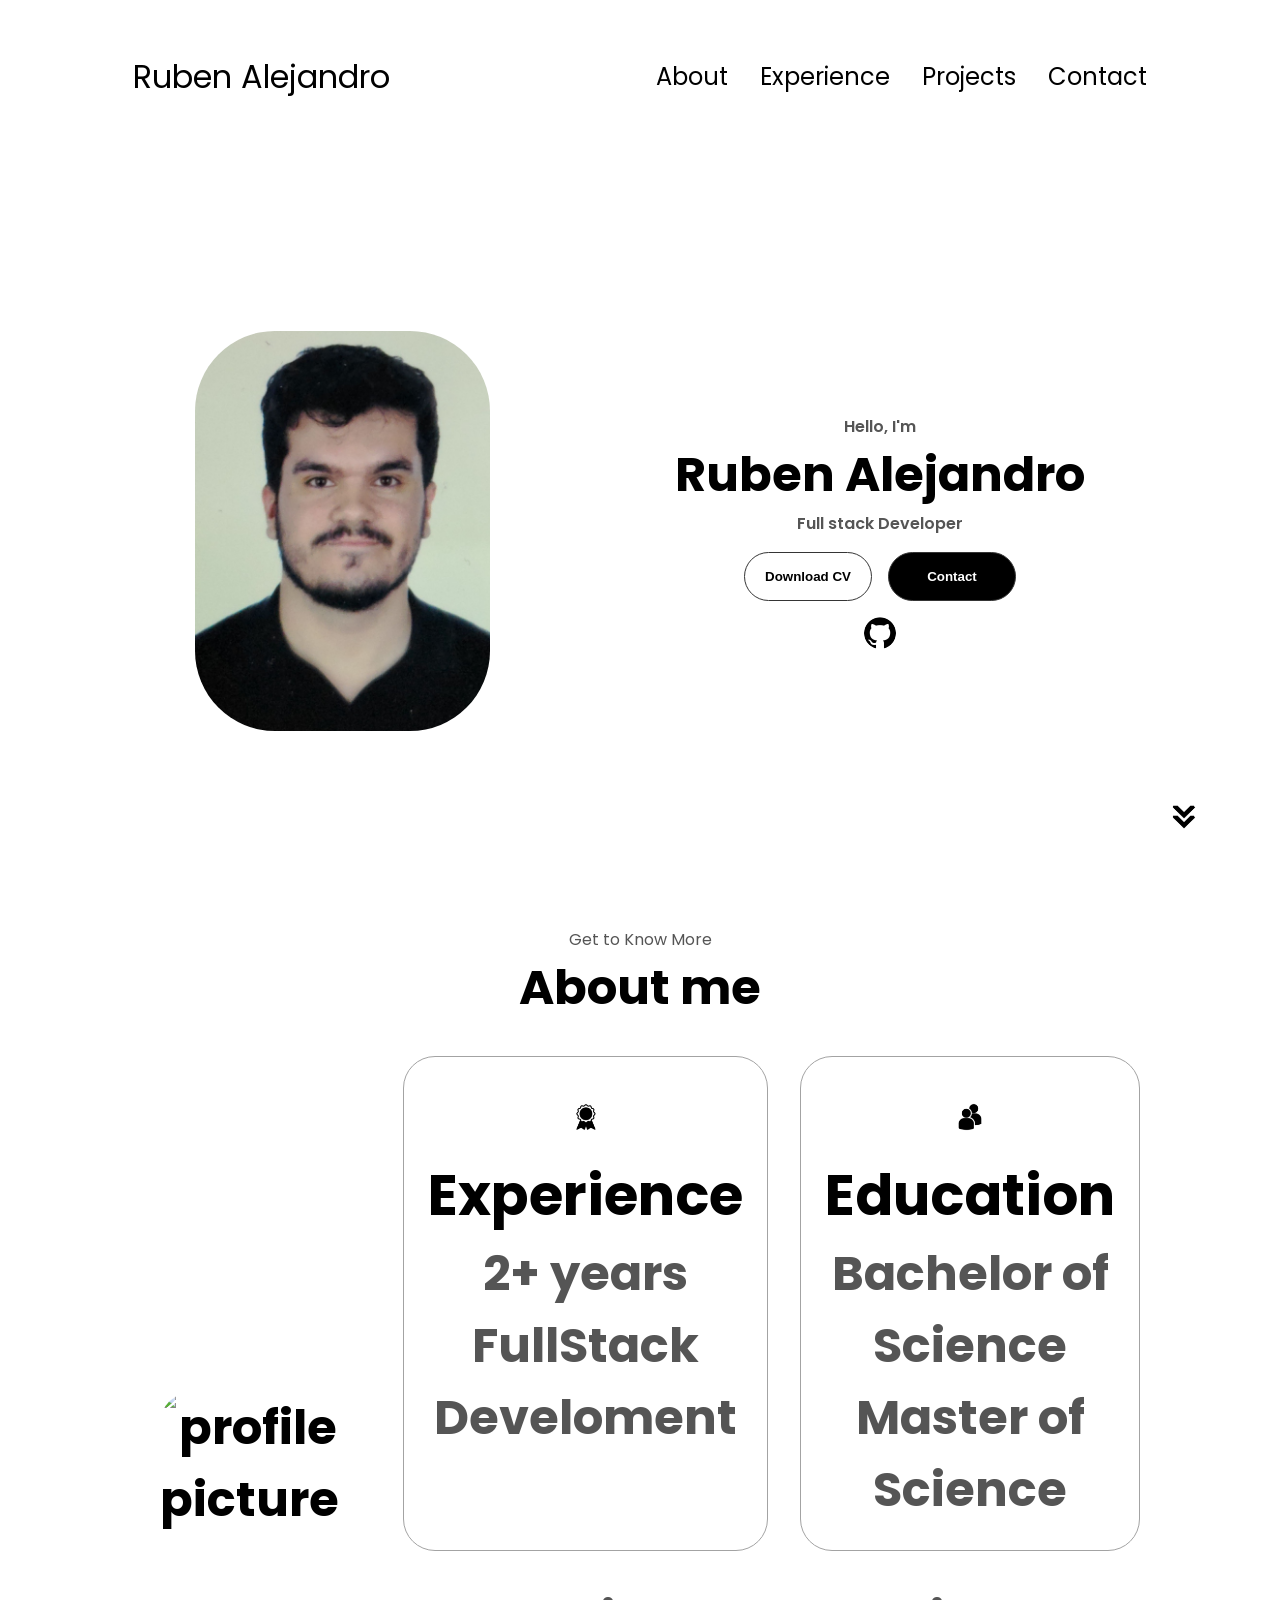
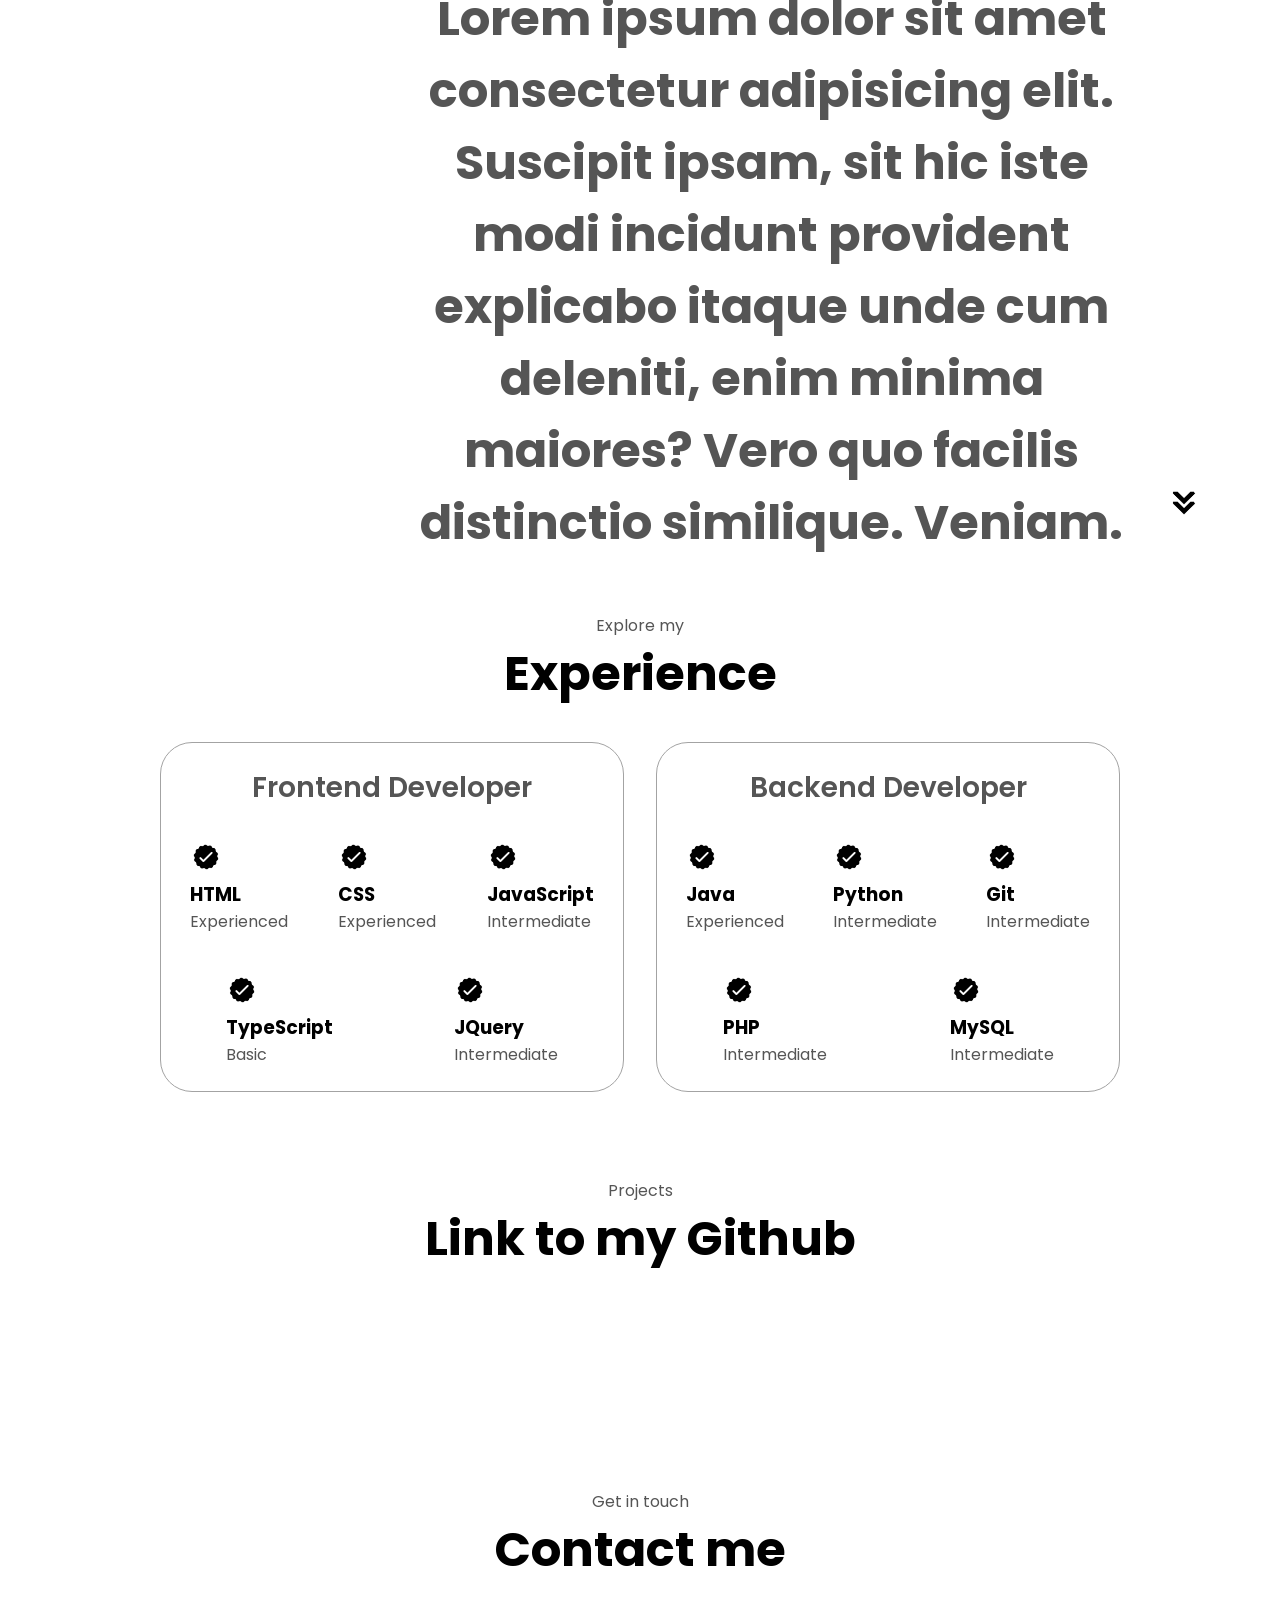
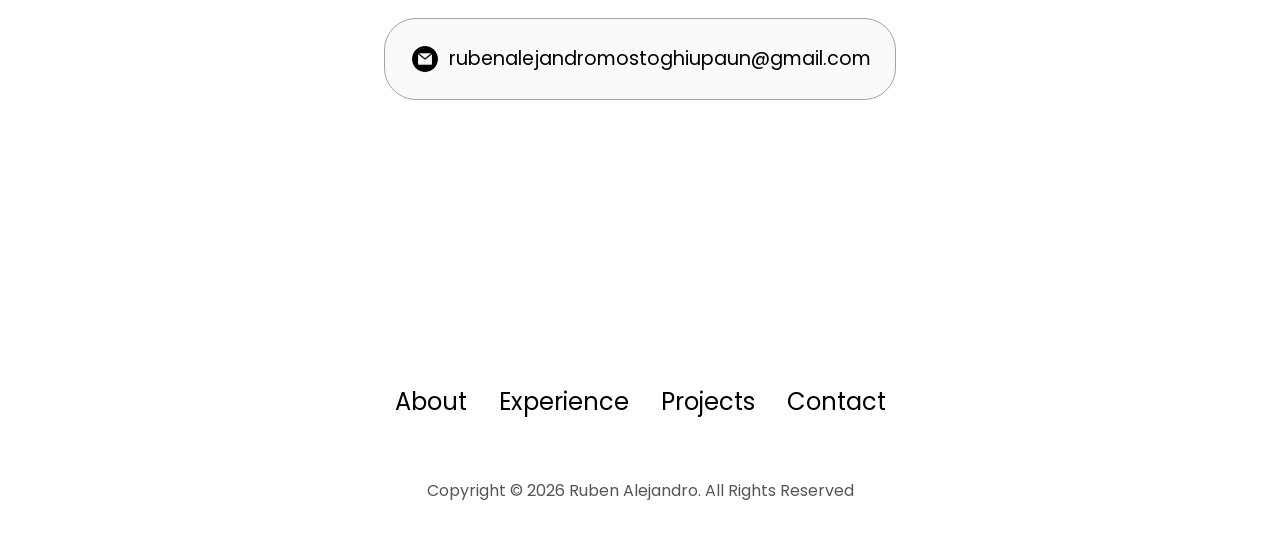
==== indexEs.html @ 1ca83a45 "corrections" ====
<!DOCTYPE html>
<html lang="en">
<head>
    <meta charset="UTF-8">
    <meta name="viewport" content="width=device-width, initial-scale=1.0">
    <title>Ruben Alejandro</title>
    <link rel ="stylesheet" href="style.css">
    <link rel="stylesheet" href="mediaqueries.css">
</head>
<body>
    <nav id ="desktop-nav">
        <div class="logo">Ruben Alejandro</div>
        <div>
            <ul class ="nav-links">
                <li><a href ="#about">About</a></li>
                <li><a href ="#experience">Experience</a></li>
                <li><a href ="#projects">Projects</a></li>
                <li><a href ="#contact">Contact</a></li>
            </ul>
        </div>
    </nav>
    <nav id ="hamburguer-nav">
        <div class="logo">Ruben Alejandro</div>
        <div class="hamburguer-menu">
            <div class="hamburguer-icon" onclick ="toggleMenu()">
                <span></span>
                <span></span>
                <span></span>
            </div>
            <div class ="menu-links">
                <li><a href ="#about" onclick ="toggleMenu()">About</a></li>
                <li><a href ="#experience" onclick ="toggleMenu()">Experience</a></li>
                <li><a href ="#projects" onclick ="toggleMenu()">Projects</a></li>
                <li><a href ="#contact" onclick ="toggleMenu()">Contact</a></li>
            </div>
        </div>
    </nav>
    <section id ="profile">
        <div class ="section__pic-container">
            <img src ="./static/myPic1.jpg" alt ="Ruben Alejandro">
        </div>
        <div class ="section__text">
            <p class ="section__text__p1">Hello, I'm</p>
            <h1 class ="title">Ruben Alejandro</h1>
            <p class ="section__text__p2">Full stack Developer</p>
            <div class ="btn-container">
                <button class ="btn btn-color-2" onclick ="window.open('./static/resume-example.pdf')">Download CV</button>
                 <button class ="btn btn-color-1" onclick ="location.href='./#contact'">Contact</button>
            </div>
            <div id ="socials-container">
                <img src ="static/github.png" alt ="My Github profile" class ="icon" onclick="location.href='https://github.com/rubstein'">
            </div>
        </div>
        <img src = "static/arrow.png" alt ="arrow icon" class ="icon arrow" onclick ="location.href = './#about'">
    </section>
    <section id ="about">
        <p class ="section__text__p1">Get to Know More</p>
        <h1 class="title">About me</p>
        <div class ="section-container">
            <div class ="section__pic-container">
                <img src ="./static/about-pic.png" alt ="profile picture" class ="about-pic">
            </div>
            <div class ="about-details-container">
                <div class ="about-containers">
                    <div class ="details-container">
                        <img src ="static/experience.png" alt ="experience icon" class ="icon">
                        <h3>Experience</h3>
                        <p>2+ years <br>FullStack Develoment</p>
                    </div>
                    <div class ="details-container">
                        <img src ="static/education.png" alt ="education icon" class ="icon">
                        <h3>Education</h3>
                        <p>Bachelor of Science <br>Master of Science</p>
                    </div>
                </div>
                <div class ="text-container">
                    <p>Lorem ipsum dolor sit amet consectetur adipisicing elit. Suscipit ipsam, sit hic iste modi incidunt provident explicabo itaque unde cum deleniti, enim minima maiores? Vero quo facilis distinctio similique. Veniam.</p>
                </div>
            </div>
        </div>
        <img src = "static/arrow.png" alt ="arrow icon" class ="icon arrow" onclick ="location.href = './#experience'">
    </section>
    <section id ="experience">
        <p class ="section__text__p1">Explore my</p>
        <h1 class ="title">Experience</h1>
        <div class ="experience-details-container">
            <div class ="about-containers">
                <div class ="details-container">
                    <h2 class ="experience-sub-title">Frontend Developer</h2>
                    <div class ="article-container">
                        <article>
                            <img src ="static/checkmark.png" alt ="checkmark icon" class ="icon">
                            <div>
                                <h3>HTML</h3>
                                <p>Experienced</p>
                            </div>
                        </article>
                           <article>
                            <img src ="static/checkmark.png" alt ="checkmark icon" class ="icon">
                            <div>
                                <h3>CSS</h3>
                                <p>Experienced</p>
                            </div>
                        </article>
                           <article>
                            <img src ="static/checkmark.png" alt ="checkmark icon" class ="icon">
                            <div>
                                <h3>JavaScript</h3>
                                <p>Intermediate</p>
                            </div>
                        </article>
                           <article>
                            <img src ="static/checkmark.png" alt ="checkmark icon" class ="icon">
                            <div>
                                <h3>TypeScript</h3>
                                <p>Basic</p>
                            </div>
                        </article>
                           <article>
                            <img src ="static/checkmark.png" alt ="checkmark icon" class ="icon">
                            <div>
                                <h3>JQuery</h3>
                                <p>Intermediate</p>
                            </div>
                        </article>
                    </div>
                </div>
                <div class ="details-container">
                    <h2 class ="experience-sub-title">Backend Developer</h2>
                    <div class ="article-container">
                        <article>
                            <img src ="static/checkmark.png" alt ="checkmark icon" class ="icon">
                            <div>
                                <h3>Java</h3>
                                <p>Experienced</p>
                            </div>
                        </article>
                           <article>
                            <img src ="static/checkmark.png" alt ="checkmark icon" class ="icon">
                            <div>
                                <h3>Python</h3>
                                <p>Intermediate</p>
                            </div>
                        </article>
                           <article>
                            <img src ="static/checkmark.png" alt ="checkmark icon" class ="icon">
                            <div>
                                <h3>Git</h3>
                                <p>Intermediate</p>
                            </div>
                        </article>
                           <article>
                            <img src ="static/checkmark.png" alt ="checkmark icon" class ="icon">
                            <div>
                                <h3>PHP</h3>
                                <p>Intermediate</p>
                            </div>
                        </article>
                           <article>
                            <img src ="static/checkmark.png" alt ="checkmark icon" class ="icon">
                            <div>
                                <h3>MySQL</h3>
                                <p>Intermediate</p>
                            </div>
                        </article>
                    </div>
                </div>
            </div>
        </div>
    </section>
    <section id ="projects">
        <p class ="section__text__p1">Projects</p>
        <h1 class="title"><a href ="https://github.com/rubstein">Link to my Github</a></h1>
    </section>
    <section id ="contact">
        <p class ="section__text__p1">Get in touch</p>
        <h1 class="title">Contact me</h1>
        <div class ="contact-info-upper-container">
            <div class ="contact-info-container">
                <img src ="static/email.png" alt ="email icon" class ="icon contact-icon email-icon">
                <p><a href ="mailto:rubenalejandromostoghiupaun@gmail.com">rubenalejandromostoghiupaun@gmail.com</a></p>
            </div>
        </div>
    </section>
    <footer>
        <nav>
            <div class ="nav-links-container">
                <ul class ="nav-links">
                    <li><a href ="#about">About</a></li>
                    <li><a href ="#experience">Experience</a></li>
                    <li><a href ="#projects">Projects</a></li>
                    <li><a href ="#contact">Contact</a></li>
            </ul>
            </div>
        </nav>
        <p>Copyright &#169; 2026 Ruben Alejandro. All Rights Reserved</p>
    </footer>
    <script src ="script.js"></script>
</body>
</html>
---- style.css ----
/*FONT IMPORT*/

@import url('https://fonts.googleapis.com/css2?family=Poppins:wght@300;400;500;600&display=swap');

/*GENERAL*/
*{
    margin: 0;
    padding: 0;
}

body {
    font-family: 'Poppins', sans-serif;
}

html{
    scroll-behavior: smooth;
}

p{
    color: rgb(85, 85, 85);
}

/*TRANSITION*/
a, 
.btn {
    transition: all 300ms ease;
}

/*DESKTOP NAV*/
nav,
.nav-links {
    display: flex;
}

nav {
    justify-content: space-around;
    align-items: center;
    height: 17vh;
}

.nav-links {
    gap: 2rem;
    list-style: none;
    font-size: 1.5rem;
}

a {
    color: black;
    text-decoration: none;
    text-decoration-color: white;
}

a:hover{
    color: grey;
    text-decoration: underline;
    text-underline-offset: 1rem;
    text-decoration-color: rgb(181, 181, 181);
}

.logo {
    font-size: 2rem;
}

.logo:hover{
    cursor: default;
}

/*HAMBURGUER MENU*/
#hamburguer-nav {
    display: none;
}

.hamburguer-menu {
    position: relative;
    display: inline-block;
}

.hamburguer-icon {
    display: flex;
    flex-direction: column;
    justify-content: space-between;
    height: 24px;
    width: 30px;
    cursor: pointer;
}

.hamburguer-icon span {
    width: 100%;
    height: 2px;
    background-color: black;
    transition: all 0.3 ease-in-out;
}

.menu-links {
    position: absolute;
    top: 100%;
    right: 0%;
    background-color: white;
    width: fit-content;
    max-height: 0;
    overflow: hidden;
    transition: all 0.3 ease-in-out;
}

.menu-links a {
    display: block;
    padding: 10px;
    text-align: center;
    font-size: 1.5rem;
    color: black;
    text-decoration: none;
    transition: all 0.3 ease-in-out;
}

.menu-links li {
    list-style: none;
}

.menu-links.open {
    max-height: 300px;
}

.hamburguer-icon.open span:first-child {
    transform: rotate(45deg) translate(10px, 5px);
}

.hamburguer-icon.open span:nth-child(2) {
    opacity: 0;
}

.hamburguer-icon.open span:last-child {
    transform: rotate(-45deg) translate(10px, -5px);
}

.hamburguer-icon span:first-child {
    transform: none;
}

.hamburguer-icon span:first-child {
    opacity: 1;
}

.hamburguer-icon span:first-child {
    transform: none;
}

/*SECTIONS*/
section {
    padding-top: 4vh;
    height: auto;
    margin: 0 10rem;
    margin-bottom: 2vh;
    box-sizing: border-box;
    min-height: fit-content;
}

.section-container {
    display: flex;
}

/*PROFILE SECTION*/

#profile{
    display: flex;
    justify-content: center;
    gap: 5rem;
    height: 80vh;
    position: relative;
}

.section__pic-container {
    display: flex;
    height: 400px;
    width: 400px;
    margin: auto 0;
}

.section__text {
    align-self: center;
    text-align: center;
}

.section__text p {
    font-weight: 600;
}

.section__text__p1 {
    text-align: center;
}

.section__text__p2 {
    font-size: 1.75 rem;
    margin-bottom: 1rem;
}

.title{
    font-size: 3rem;
    text-align: center;
}

#socials-container{
    display: flex;
    justify-content: center;
    margin-top: 1rem;
    gap: 1rem;
}

img {
    border-radius: 5rem;
}

/*ICON*/
.icon {
    cursor: pointer;
    height: 2rem;
}

/*BUTTONS*/
.btn-container{
    display: flex;
    justify-content: center;
    gap: 1rem;
}

.btn {
    font-weight: 600;
    transition: all 300ms ease;
    padding: 1rem;
    width: 8rem;
    border-radius: 2rem;
}

.btn-color-1, .btn-color-2 {
    border: rgb(53, 53, 53) 0.1rem solid;
}

.btn-color-2 {
    background: none;
}

.btn-color-1 {
    background-color: black;
    color: white;
}

.btn-color-1:hover, 
.btn-color-2:hover {
    cursor: pointer;
    transform: scale(1.1);
}

/*ABOUT SECTION*/
#about {
    position: relative;
}

.about-containers {
    gap: 2rem;
    margin-bottom: 2rem;
    margin-top: 2rem;
}

.about-details-container {
    justify-content: center;
    flex-direction: column;
}

.about-containers, 
.about-details-container{
    display: flex;
}

.about-pic{
    border-radius: 2rem;
}

.arrow {
    position: absolute;
    right: -5rem;
    bottom: 2.5rem;
}

.details-container{
    padding: 1.5rem;
    flex: 1;
    background: white;
    border-radius: 2rem;
    border: rgb(53, 53, 53) 0.1rem solid;
    border-color: rgb(163, 163, 163);
    text-align: center;
}

.section-container{
    gap: 4rem;
    height: 80%;
}

.section__pic-container{
    height: 400px;
    width: 400px;
    margin: auto 0;
}

/*EXPERIENCE SECTION*/
#experience {
    position: relative;
}

.experience-sub-title{
    color: rgb(85,85,85);
    font-weight: 600;
    font-size: 1.75rem;
    margin-bottom: 2rem;
}

.experience-details-container{
    display: flex;
    justify-content: center;
    flex-direction: column;
}

.article-container {
    display: flex;
    text-align: initial;
    flex-wrap: wrap;
    flex-direction: row;
    gap: 2.5rem;
    justify-content: space-around;
}

.article{
    display: flex;
    width: 10rem;
    justify-content: space-around;
    gap: 0.5rem;
}

article .icon {
    cursor: default;
}

/*PROJECTS SECTION*/
#projects{
    margin-bottom: 0.5px;
}

/*CONTACT*/
#contact{
    display: flex;
    justify-content: center;
    flex-direction: column;
    height: 70vh;
    margin-top: 0.25vh;
}

.contact-info-upper-container{
    display: flex;
    justify-content: center;
    border-radius: 2rem;
    border: rgb(53,53,53) 0.1rem solid;
    border-color: rgb(163,163,163);
    background: rgb(250, 250, 250);
    margin: 2rem auto;
    padding: 0.5rem;
}

.contact-info-container{
    display: flex;
    align-items: center;
    justify-content: center;
    gap: 0.5rem;
    margin: 1rem;
}

.contact-info-container p{
    font-size: larger;
}

.contact-icon {
    cursor: default;
}

.email-icon{
    height: 2rem;
}

/*FOOTER SECTION*/
footer{
    height: 26vh;
    margin: 0 1rem;
}

footer p {
    text-align: center;
}
---- mediaqueries.css ----
@media screen and (max-width: 1200px) {
    #desktop-nav {
        display: none;
    }
    #hamburguer-nav {
        display: flex;
    }
}
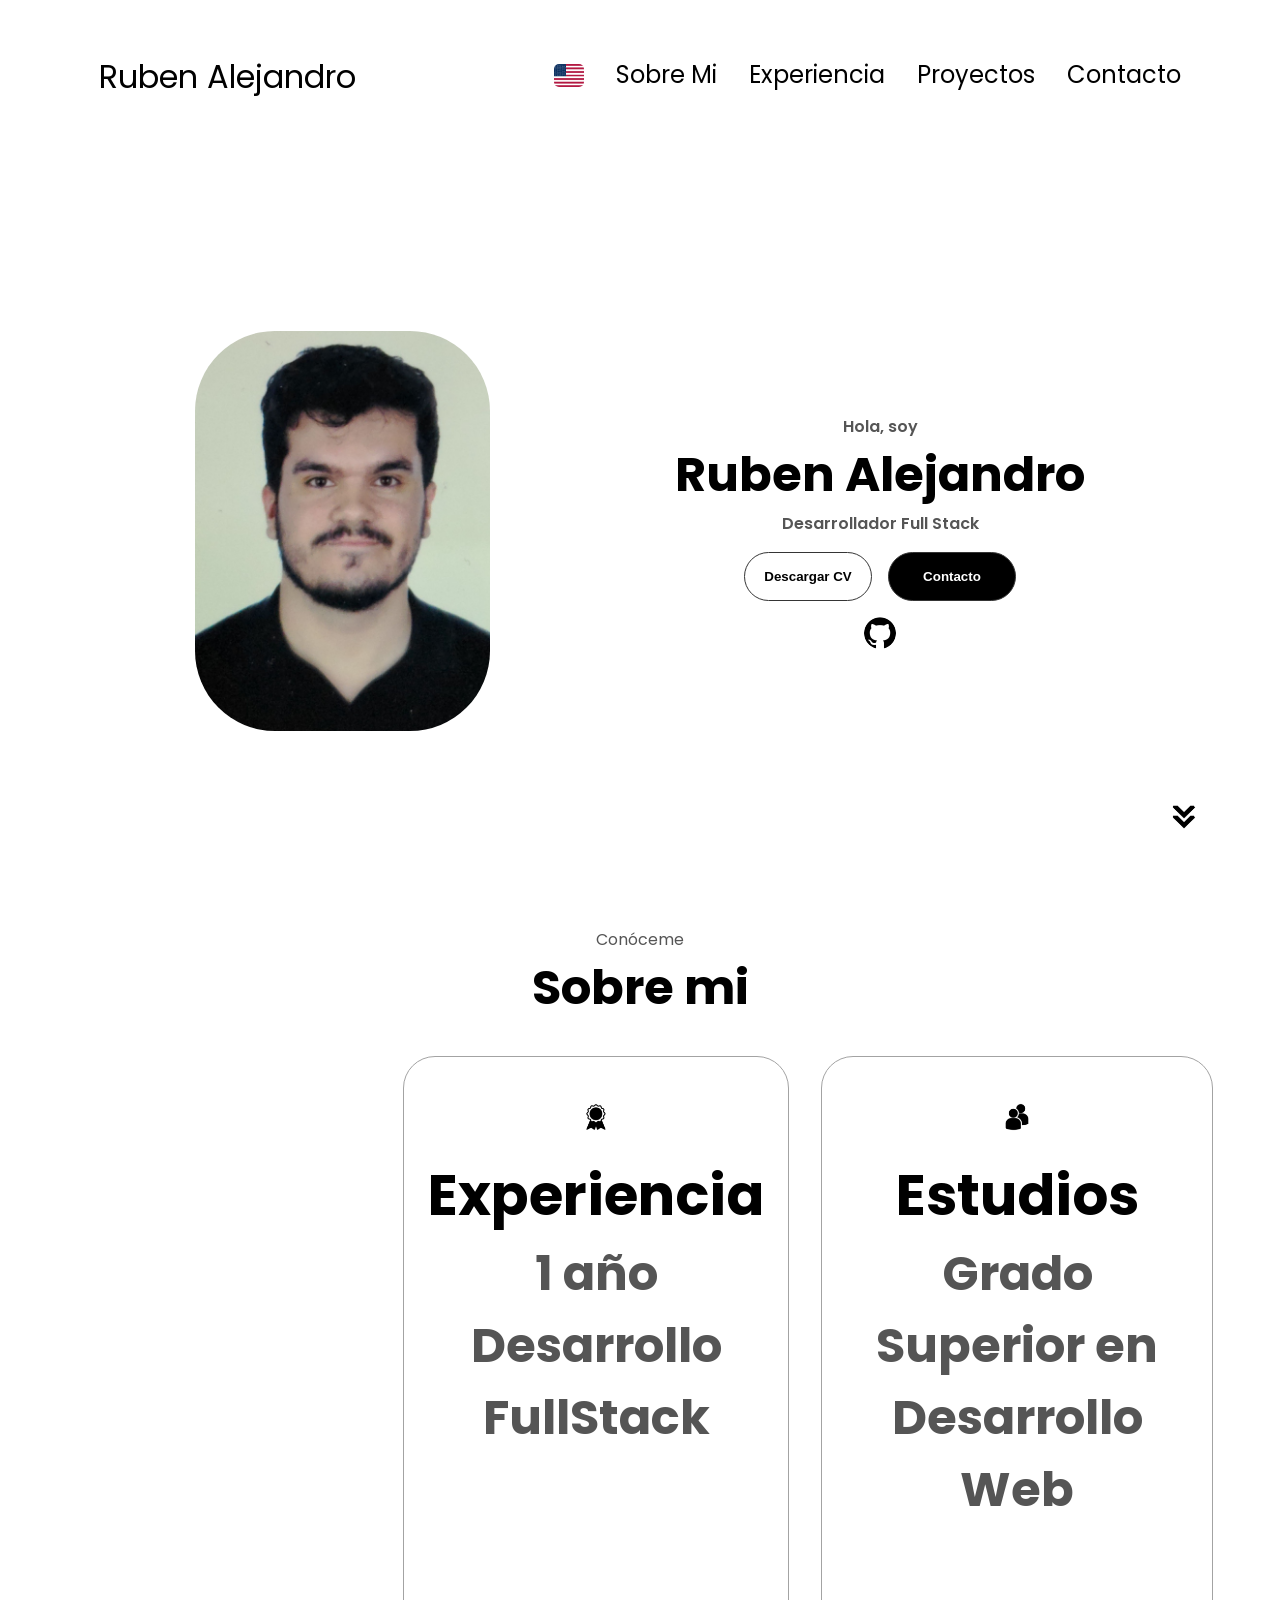
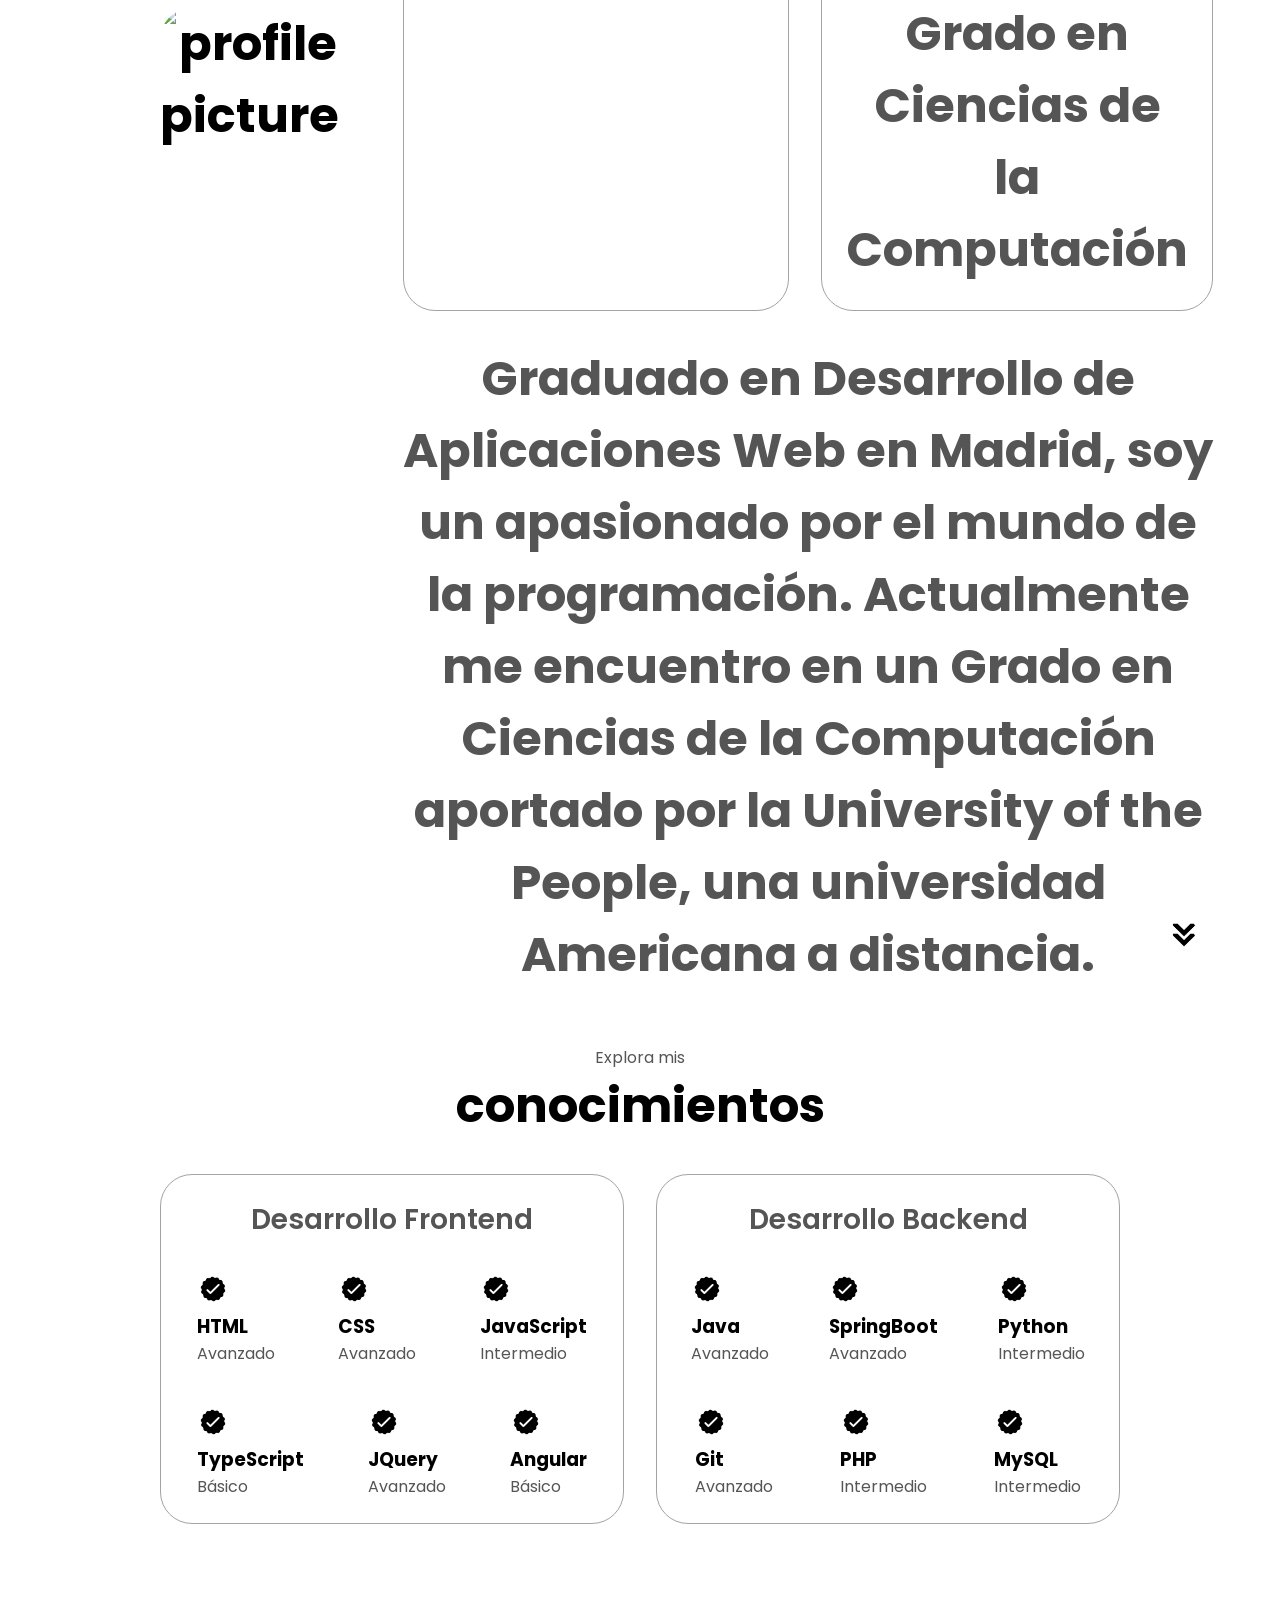
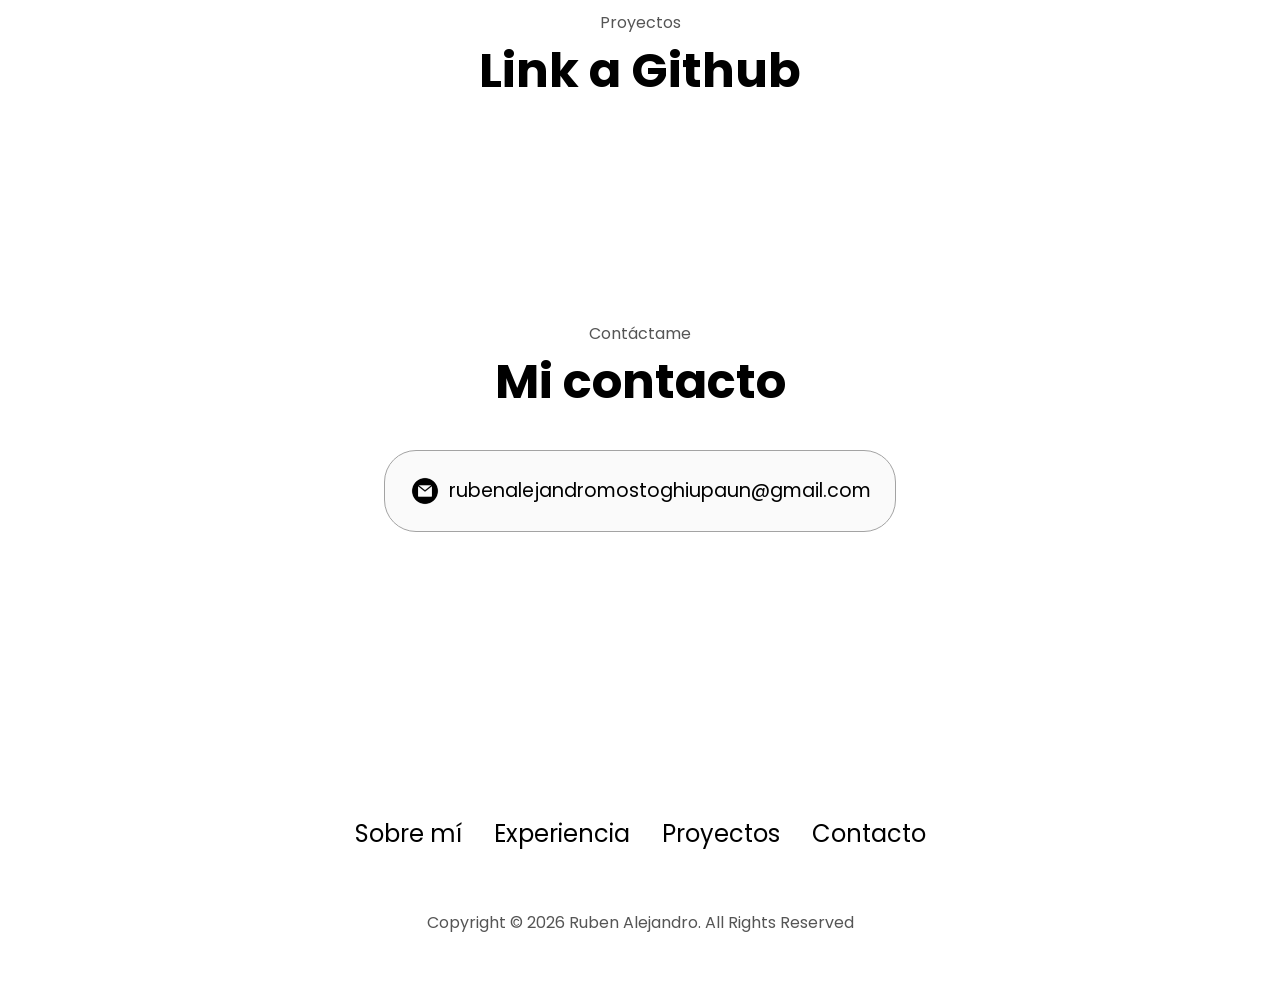
==== commit b4a004ff: "languageImplementation" ====
--- a/indexEs.html
+++ b/indexEs.html
@@ -12,10 +12,11 @@
         <div class="logo">Ruben Alejandro</div>
         <div>
             <ul class ="nav-links">
-                <li><a href ="#about">About</a></li>
-                <li><a href ="#experience">Experience</a></li>
-                <li><a href ="#projects">Projects</a></li>
-                <li><a href ="#contact">Contact</a></li>
+                <li><a href ="index.html"><img src ="./static/images.png" class ="flag"></b></a></li>
+                <li><a href ="#about">Sobre Mi</a></li>
+                <li><a href ="#experience">Experiencia</a></li>
+                <li><a href ="#projects">Proyectos</a></li>
+                <li><a href ="#contact">Contacto</a></li>
             </ul>
         </div>
     </nav>
@@ -28,10 +29,10 @@
                 <span></span>
             </div>
             <div class ="menu-links">
-                <li><a href ="#about" onclick ="toggleMenu()">About</a></li>
-                <li><a href ="#experience" onclick ="toggleMenu()">Experience</a></li>
-                <li><a href ="#projects" onclick ="toggleMenu()">Projects</a></li>
-                <li><a href ="#contact" onclick ="toggleMenu()">Contact</a></li>
+                <li><a href ="#about" onclick ="toggleMenu()">Sobre Mi</a></li>
+                <li><a href ="#experience" onclick ="toggleMenu()">Experiencia</a></li>
+                <li><a href ="#projects" onclick ="toggleMenu()">Proyectos</a></li>
+                <li><a href ="#contact" onclick ="toggleMenu()">Contacto</a></li>
             </div>
         </div>
     </nav>
@@ -40,12 +41,12 @@
             <img src ="./static/myPic1.jpg" alt ="Ruben Alejandro">
         </div>
         <div class ="section__text">
-            <p class ="section__text__p1">Hello, I'm</p>
+            <p class ="section__text__p1">Hola, soy</p>
             <h1 class ="title">Ruben Alejandro</h1>
-            <p class ="section__text__p2">Full stack Developer</p>
+            <p class ="section__text__p2">Desarrollador Full Stack</p>
             <div class ="btn-container">
-                <button class ="btn btn-color-2" onclick ="window.open('./static/resume-example.pdf')">Download CV</button>
-                 <button class ="btn btn-color-1" onclick ="location.href='./#contact'">Contact</button>
+                <button class ="btn btn-color-2" onclick ="window.open('./static/cv_es.pdf')">Descargar CV</button>
+                 <button class ="btn btn-color-1" onclick ="location.href='./#contact'">Contacto</button>
             </div>
             <div id ="socials-container">
                 <img src ="static/github.png" alt ="My Github profile" class ="icon" onclick="location.href='https://github.com/rubstein'">
@@ -54,8 +55,8 @@
         <img src = "static/arrow.png" alt ="arrow icon" class ="icon arrow" onclick ="location.href = './#about'">
     </section>
     <section id ="about">
-        <p class ="section__text__p1">Get to Know More</p>
-        <h1 class="title">About me</p>
+        <p class ="section__text__p1">Conóceme</p>
+        <h1 class="title">Sobre mi</p>
         <div class ="section-container">
             <div class ="section__pic-container">
                 <img src ="./static/about-pic.png" alt ="profile picture" class ="about-pic">
@@ -64,103 +65,119 @@
                 <div class ="about-containers">
                     <div class ="details-container">
                         <img src ="static/experience.png" alt ="experience icon" class ="icon">
-                        <h3>Experience</h3>
-                        <p>2+ years <br>FullStack Develoment</p>
+                        <h3>Experiencia</h3>
+                        <p>1 año<br> Desarrollo FullStack</p>
                     </div>
                     <div class ="details-container">
                         <img src ="static/education.png" alt ="education icon" class ="icon">
-                        <h3>Education</h3>
-                        <p>Bachelor of Science <br>Master of Science</p>
+                        <h3>Estudios</h3>
+                        <p>Grado Superior en Desarrollo Web</p><br>
+                        <p>Grado en Ciencias de la Computación</p>
+
                     </div>
                 </div>
                 <div class ="text-container">
-                    <p>Lorem ipsum dolor sit amet consectetur adipisicing elit. Suscipit ipsam, sit hic iste modi incidunt provident explicabo itaque unde cum deleniti, enim minima maiores? Vero quo facilis distinctio similique. Veniam.</p>
+                    <p>Graduado en Desarrollo de Aplicaciones Web en Madrid, soy un apasionado por el mundo de la programación. Actualmente me encuentro en un Grado en Ciencias de la Computación aportado por la University of the People, una universidad Americana a distancia.</p>
                 </div>
             </div>
         </div>
         <img src = "static/arrow.png" alt ="arrow icon" class ="icon arrow" onclick ="location.href = './#experience'">
     </section>
     <section id ="experience">
-        <p class ="section__text__p1">Explore my</p>
-        <h1 class ="title">Experience</h1>
+        <p class ="section__text__p1">Explora mis</p>
+        <h1 class ="title">conocimientos</h1>
         <div class ="experience-details-container">
             <div class ="about-containers">
                 <div class ="details-container">
-                    <h2 class ="experience-sub-title">Frontend Developer</h2>
+                    <h2 class ="experience-sub-title">Desarrollo Frontend</h2>
                     <div class ="article-container">
                         <article>
                             <img src ="static/checkmark.png" alt ="checkmark icon" class ="icon">
                             <div>
                                 <h3>HTML</h3>
-                                <p>Experienced</p>
-                            </div>
-                        </article>
-                           <article>
+                                <p>Avanzado</p>
+                            </div>
+                        </article>
+                        <article>
                             <img src ="static/checkmark.png" alt ="checkmark icon" class ="icon">
                             <div>
                                 <h3>CSS</h3>
-                                <p>Experienced</p>
-                            </div>
-                        </article>
-                           <article>
+                                <p>Avanzado</p>
+                            </div>
+                        </article>
+                        <article>
                             <img src ="static/checkmark.png" alt ="checkmark icon" class ="icon">
                             <div>
                                 <h3>JavaScript</h3>
-                                <p>Intermediate</p>
-                            </div>
-                        </article>
-                           <article>
+                                <p>Intermedio</p>
+                            </div>
+                        </article>
+                        <article>
                             <img src ="static/checkmark.png" alt ="checkmark icon" class ="icon">
                             <div>
                                 <h3>TypeScript</h3>
-                                <p>Basic</p>
-                            </div>
-                        </article>
-                           <article>
+                                <p>Básico</p>
+                            </div>
+                        </article>
+                        <article>
                             <img src ="static/checkmark.png" alt ="checkmark icon" class ="icon">
                             <div>
                                 <h3>JQuery</h3>
-                                <p>Intermediate</p>
+                                <p>Avanzado</p>
+                            </div>
+                        </article>
+                        <article>
+                            <img src ="static/checkmark.png" alt ="checkmark icon" class ="icon">
+                            <div>
+                                <h3>Angular</h3>
+                                <p>Básico</p>
                             </div>
                         </article>
                     </div>
                 </div>
                 <div class ="details-container">
-                    <h2 class ="experience-sub-title">Backend Developer</h2>
+                    <h2 class ="experience-sub-title">Desarrollo Backend</h2>
                     <div class ="article-container">
                         <article>
                             <img src ="static/checkmark.png" alt ="checkmark icon" class ="icon">
                             <div>
                                 <h3>Java</h3>
-                                <p>Experienced</p>
-                            </div>
-                        </article>
-                           <article>
+                                <p>Avanzado</p>
+                            </div>
+                        </article>
+                        <article>
+                            <img src ="static/checkmark.png" alt ="checkmark icon" class ="icon">
+                            <div>
+                                <h3>SpringBoot</h3>
+                                <p>Avanzado</p>
+                            </div>
+                        </article>
+                        <article>
                             <img src ="static/checkmark.png" alt ="checkmark icon" class ="icon">
                             <div>
                                 <h3>Python</h3>
-                                <p>Intermediate</p>
-                            </div>
-                        </article>
-                           <article>
+                                <p>Intermedio</p>
+                            </div>
+                        </article>
+                        <article>
                             <img src ="static/checkmark.png" alt ="checkmark icon" class ="icon">
                             <div>
                                 <h3>Git</h3>
-                                <p>Intermediate</p>
-                            </div>
-                        </article>
-                           <article>
+                                <p>Avanzado</p>
+                            </div>
+                        </article>
+                        <article>
                             <img src ="static/checkmark.png" alt ="checkmark icon" class ="icon">
                             <div>
                                 <h3>PHP</h3>
-                                <p>Intermediate</p>
-                            </div>
-                        </article>
-                           <article>
+                                <p>Intermedio</p>
+                            </div>
+                        </article>
+                        <article>
                             <img src ="static/checkmark.png" alt ="checkmark icon" class ="icon">
                             <div>
                                 <h3>MySQL</h3>
-                                <p>Intermediate</p>
+                                <p>Intermedio</p>
                             </div>
                         </article>
                     </div>
@@ -169,12 +186,12 @@
         </div>
     </section>
     <section id ="projects">
-        <p class ="section__text__p1">Projects</p>
-        <h1 class="title"><a href ="https://github.com/rubstein">Link to my Github</a></h1>
+        <p class ="section__text__p1">Proyectos</p>
+        <h1 class="title"><a href ="https://github.com/rubstein">Link a Github</a></h1>
     </section>
     <section id ="contact">
-        <p class ="section__text__p1">Get in touch</p>
-        <h1 class="title">Contact me</h1>
+        <p class ="section__text__p1">Contáctame</p>
+        <h1 class="title">Mi contacto</h1>
         <div class ="contact-info-upper-container">
             <div class ="contact-info-container">
                 <img src ="static/email.png" alt ="email icon" class ="icon contact-icon email-icon">
@@ -186,10 +203,10 @@
         <nav>
             <div class ="nav-links-container">
                 <ul class ="nav-links">
-                    <li><a href ="#about">About</a></li>
-                    <li><a href ="#experience">Experience</a></li>
-                    <li><a href ="#projects">Projects</a></li>
-                    <li><a href ="#contact">Contact</a></li>
+                    <li><a href ="#about">Sobre mí</a></li>
+                    <li><a href ="#experience">Experiencia</a></li>
+                    <li><a href ="#projects">Proyectos</a></li>
+                    <li><a href ="#contact">Contacto</a></li>
             </ul>
             </div>
         </nav>
--- a/style.css
+++ b/style.css
@@ -64,6 +64,27 @@
 .logo:hover{
     cursor: default;
 }
+
+.flag {
+  margin-top: 7px;
+  height: 23px;
+  width: 30px;
+  overflow: hidden;
+  border-radius: 5px;
+}
+.stripe {
+  display: block;
+  width: 100%;
+}
+.red {
+  background-color: #AA151B;
+  height: 25%;
+}
+.yellow {
+  background-color: #F1BF00;
+  height: 50%;
+}
+
 
 /*HAMBURGUER MENU*/
 #hamburguer-nav {
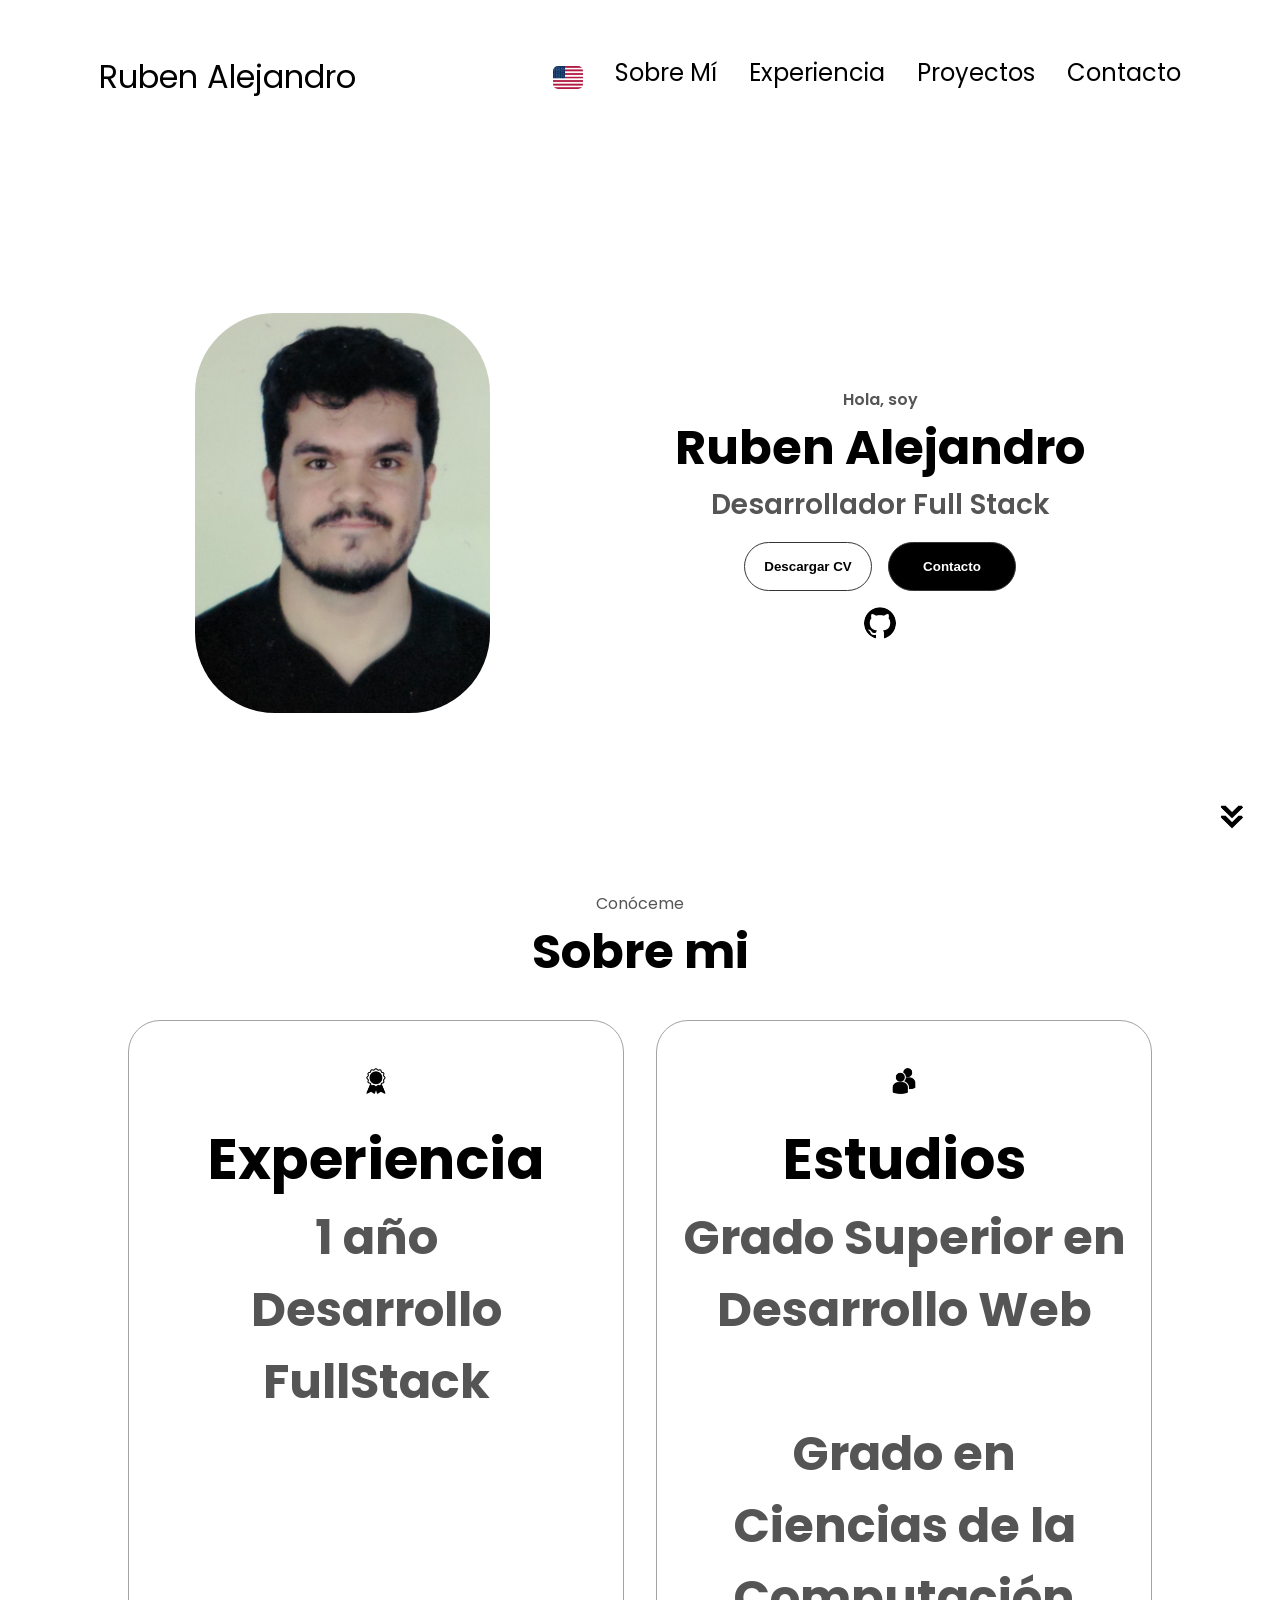
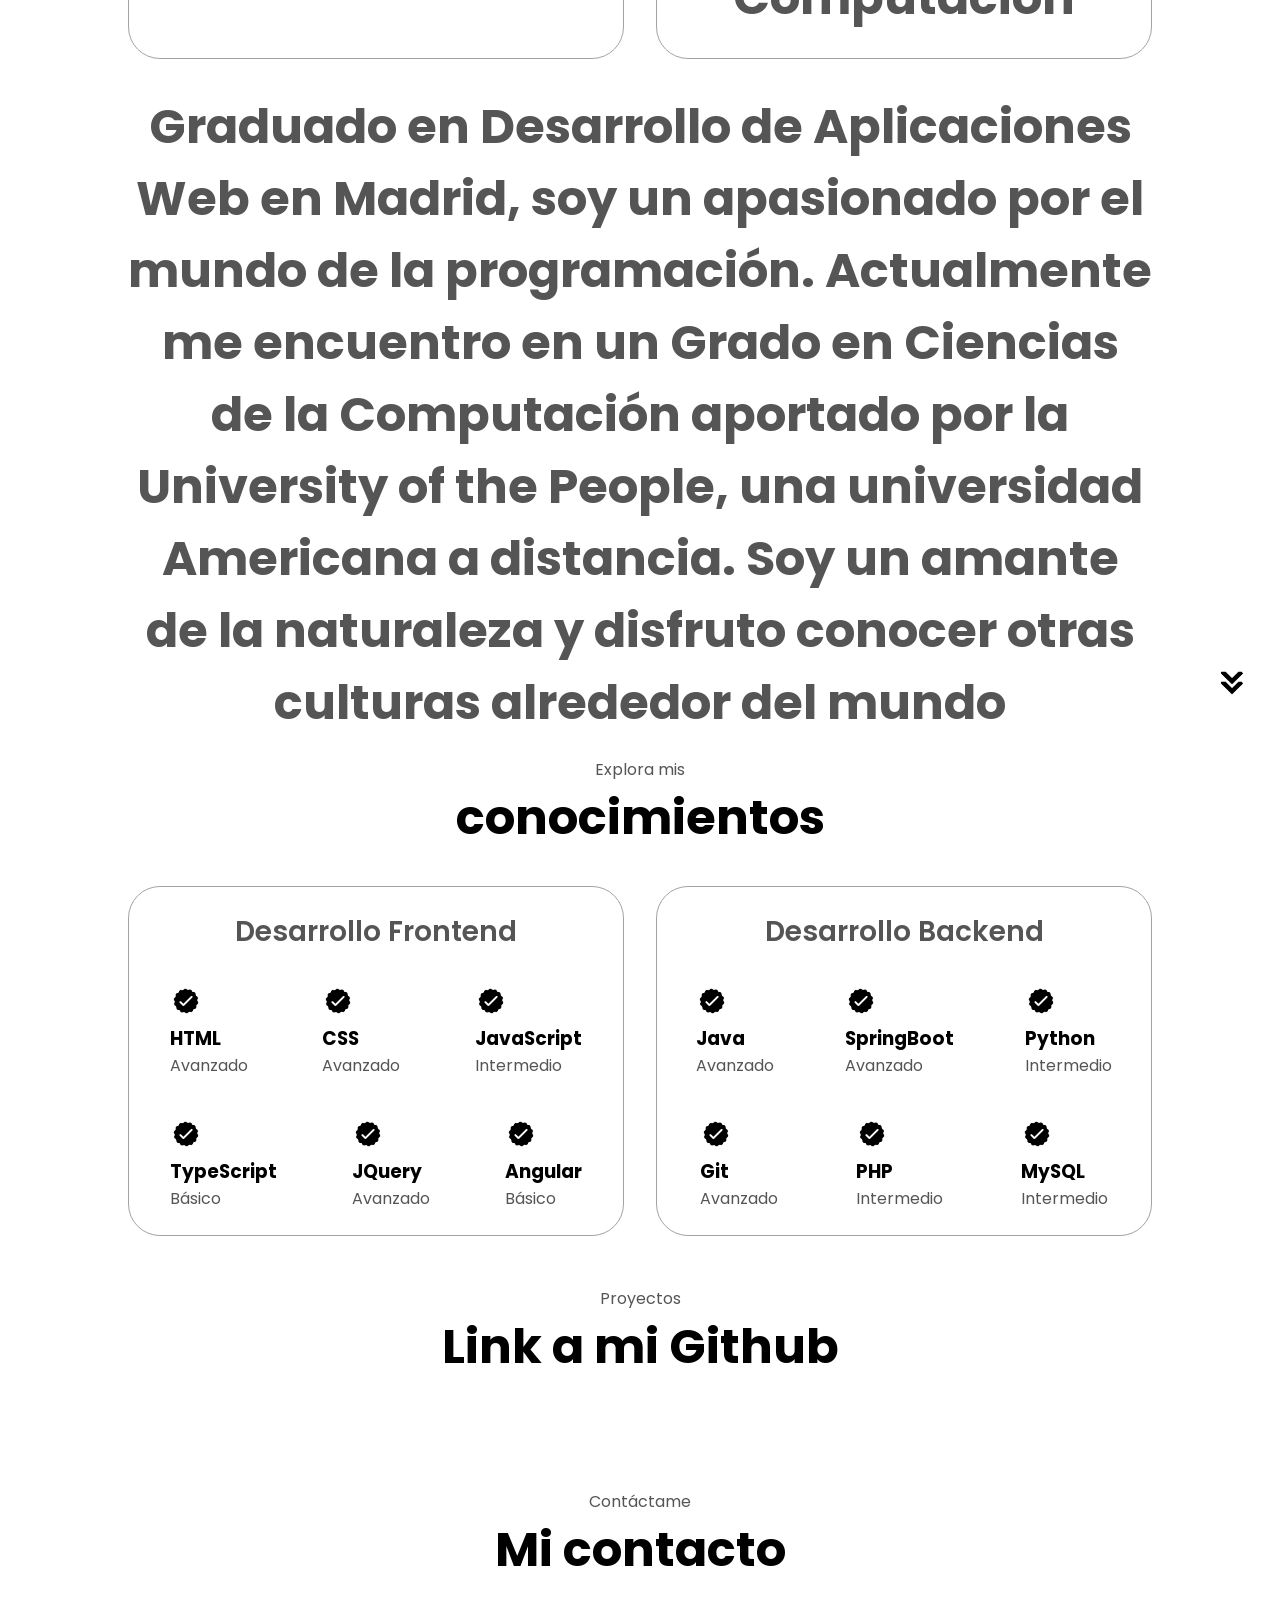
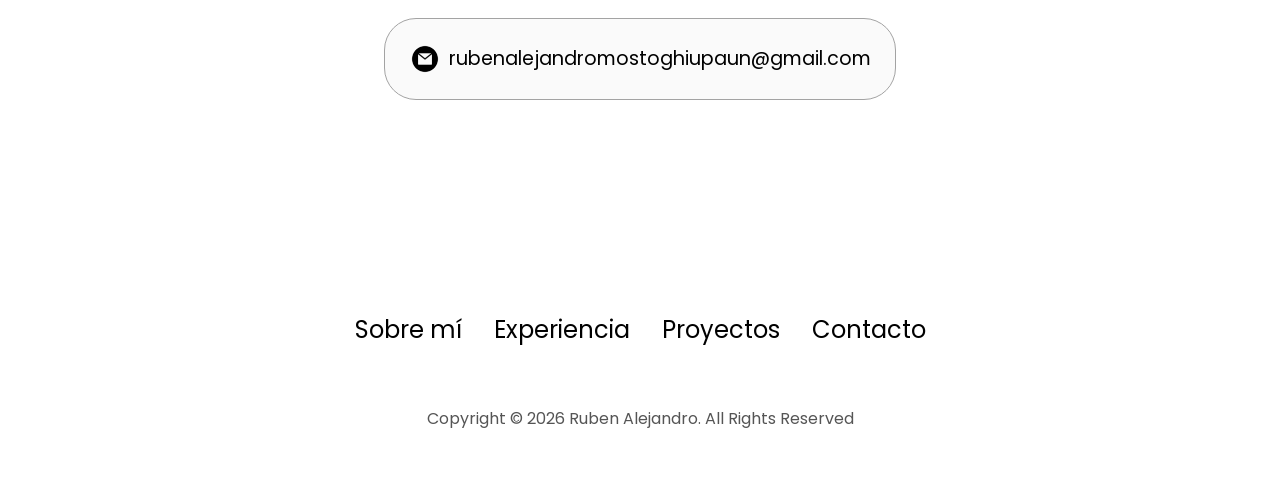
==== commit 2fd9bf41: "correct600pxDisplay" ====
--- a/indexEs.html
+++ b/indexEs.html
@@ -13,7 +13,7 @@
         <div>
             <ul class ="nav-links">
                 <li><a href ="index.html"><img src ="./static/images.png" class ="flag"></b></a></li>
-                <li><a href ="#about">Sobre Mi</a></li>
+                <li><a href ="#about">Sobre Mí</a></li>
                 <li><a href ="#experience">Experiencia</a></li>
                 <li><a href ="#projects">Proyectos</a></li>
                 <li><a href ="#contact">Contacto</a></li>
@@ -58,8 +58,6 @@
         <p class ="section__text__p1">Conóceme</p>
         <h1 class="title">Sobre mi</p>
         <div class ="section-container">
-            <div class ="section__pic-container">
-                <img src ="./static/about-pic.png" alt ="profile picture" class ="about-pic">
             </div>
             <div class ="about-details-container">
                 <div class ="about-containers">
@@ -77,7 +75,7 @@
                     </div>
                 </div>
                 <div class ="text-container">
-                    <p>Graduado en Desarrollo de Aplicaciones Web en Madrid, soy un apasionado por el mundo de la programación. Actualmente me encuentro en un Grado en Ciencias de la Computación aportado por la University of the People, una universidad Americana a distancia.</p>
+                    <p>Graduado en Desarrollo de Aplicaciones Web en Madrid, soy un apasionado por el mundo de la programación. Actualmente me encuentro en un Grado en Ciencias de la Computación aportado por la University of the People, una universidad Americana a distancia. Soy un amante de la naturaleza y disfruto conocer otras culturas alrededor del mundo</p>
                 </div>
             </div>
         </div>
@@ -187,7 +185,7 @@
     </section>
     <section id ="projects">
         <p class ="section__text__p1">Proyectos</p>
-        <h1 class="title"><a href ="https://github.com/rubstein">Link a Github</a></h1>
+        <h1 class="title"><a href ="https://github.com/rubstein">Link a mi Github</a></h1>
     </section>
     <section id ="contact">
         <p class ="section__text__p1">Contáctame</p>
--- a/style.css
+++ b/style.css
@@ -66,7 +66,7 @@
 }
 
 .flag {
-  margin-top: 7px;
+  margin-top: 11px;
   height: 23px;
   width: 30px;
   overflow: hidden;
@@ -89,6 +89,7 @@
 /*HAMBURGUER MENU*/
 #hamburguer-nav {
     display: none;
+    z-index: 1000;
 }
 
 .hamburguer-menu {
@@ -121,6 +122,7 @@
     max-height: 0;
     overflow: hidden;
     transition: all 0.3 ease-in-out;
+    z-index: 1001;
 }
 
 .menu-links a {
@@ -169,7 +171,7 @@
 section {
     padding-top: 4vh;
     height: auto;
-    margin: 0 10rem;
+    padding: 0 10%;
     margin-bottom: 2vh;
     box-sizing: border-box;
     min-height: fit-content;
@@ -210,7 +212,7 @@
 }
 
 .section__text__p2 {
-    font-size: 1.75 rem;
+    font-size: 1.75rem;
     margin-bottom: 1rem;
 }
 
@@ -229,6 +231,7 @@
 img {
     border-radius: 5rem;
 }
+
 
 /*ICON*/
 .icon {
@@ -297,7 +300,7 @@
 
 .arrow {
     position: absolute;
-    right: -5rem;
+    right: 2rem;
     bottom: 2.5rem;
 }
 
@@ -370,7 +373,7 @@
     display: flex;
     justify-content: center;
     flex-direction: column;
-    height: 70vh;
+    height: 50vh;
     margin-top: 0.25vh;
 }
 
@@ -395,6 +398,7 @@
 
 .contact-info-container p{
     font-size: larger;
+    word-break: break-word;
 }
 
 .contact-icon {
--- a/mediaqueries.css
+++ b/mediaqueries.css
@@ -2,7 +2,105 @@
     #desktop-nav {
         display: none;
     }
+
     #hamburguer-nav {
         display: flex;
     }
-}+}
+
+/* TABLET */
+@media screen and (max-width: 900px) {
+
+    section {
+        margin: 0 4rem;
+    }
+
+    #profile {
+        flex-direction: column;
+        height: auto;
+        gap: 2rem;
+        text-align: center;
+    }
+
+    .section-container {
+        flex-direction: column;
+        gap: 2rem;
+    }
+
+    .about-containers {
+        flex-direction: column;
+    }
+
+    .section__pic-container {
+        width: 300px;
+        height: 300px;
+        margin: 0 auto;
+    }
+
+    .arrow {
+        right: 2rem;
+    }
+}
+
+
+@media screen and (max-width: 600px) {
+
+    section {
+        margin: 0 1.5rem;
+    }
+
+    .title {
+        font-size: 2rem;
+    }
+
+    #profile {
+        flex-direction: column;
+        align-items: center;
+        gap: 2rem;
+        height: auto;
+    }
+
+    .section__pic-container {
+        width: 220px;
+        height: 220px;   
+        margin: 0 auto !important;
+        display: flex;
+        justify-content: center;     
+    }
+
+    .btn-container {
+        flex-direction: column;
+        gap: 1rem;
+        align-items: center;
+    }
+
+    .article-container {
+        gap: 1.5rem;
+        justify-content: center;
+    }
+
+    .arrow {
+        position: static;
+        display: block;
+        margin: 2rem auto 0 auto;
+    }
+
+    #contact {
+        align-items: center; 
+    }
+
+    .contact-info-upper-container {
+        width: 100%;
+        max-width: 400px;     
+        margin: 2rem auto;
+    }
+
+    .contact-info-container {
+        flex-direction: column;
+        text-align: center;
+    }
+
+    footer {
+        height: auto;
+    }
+}
